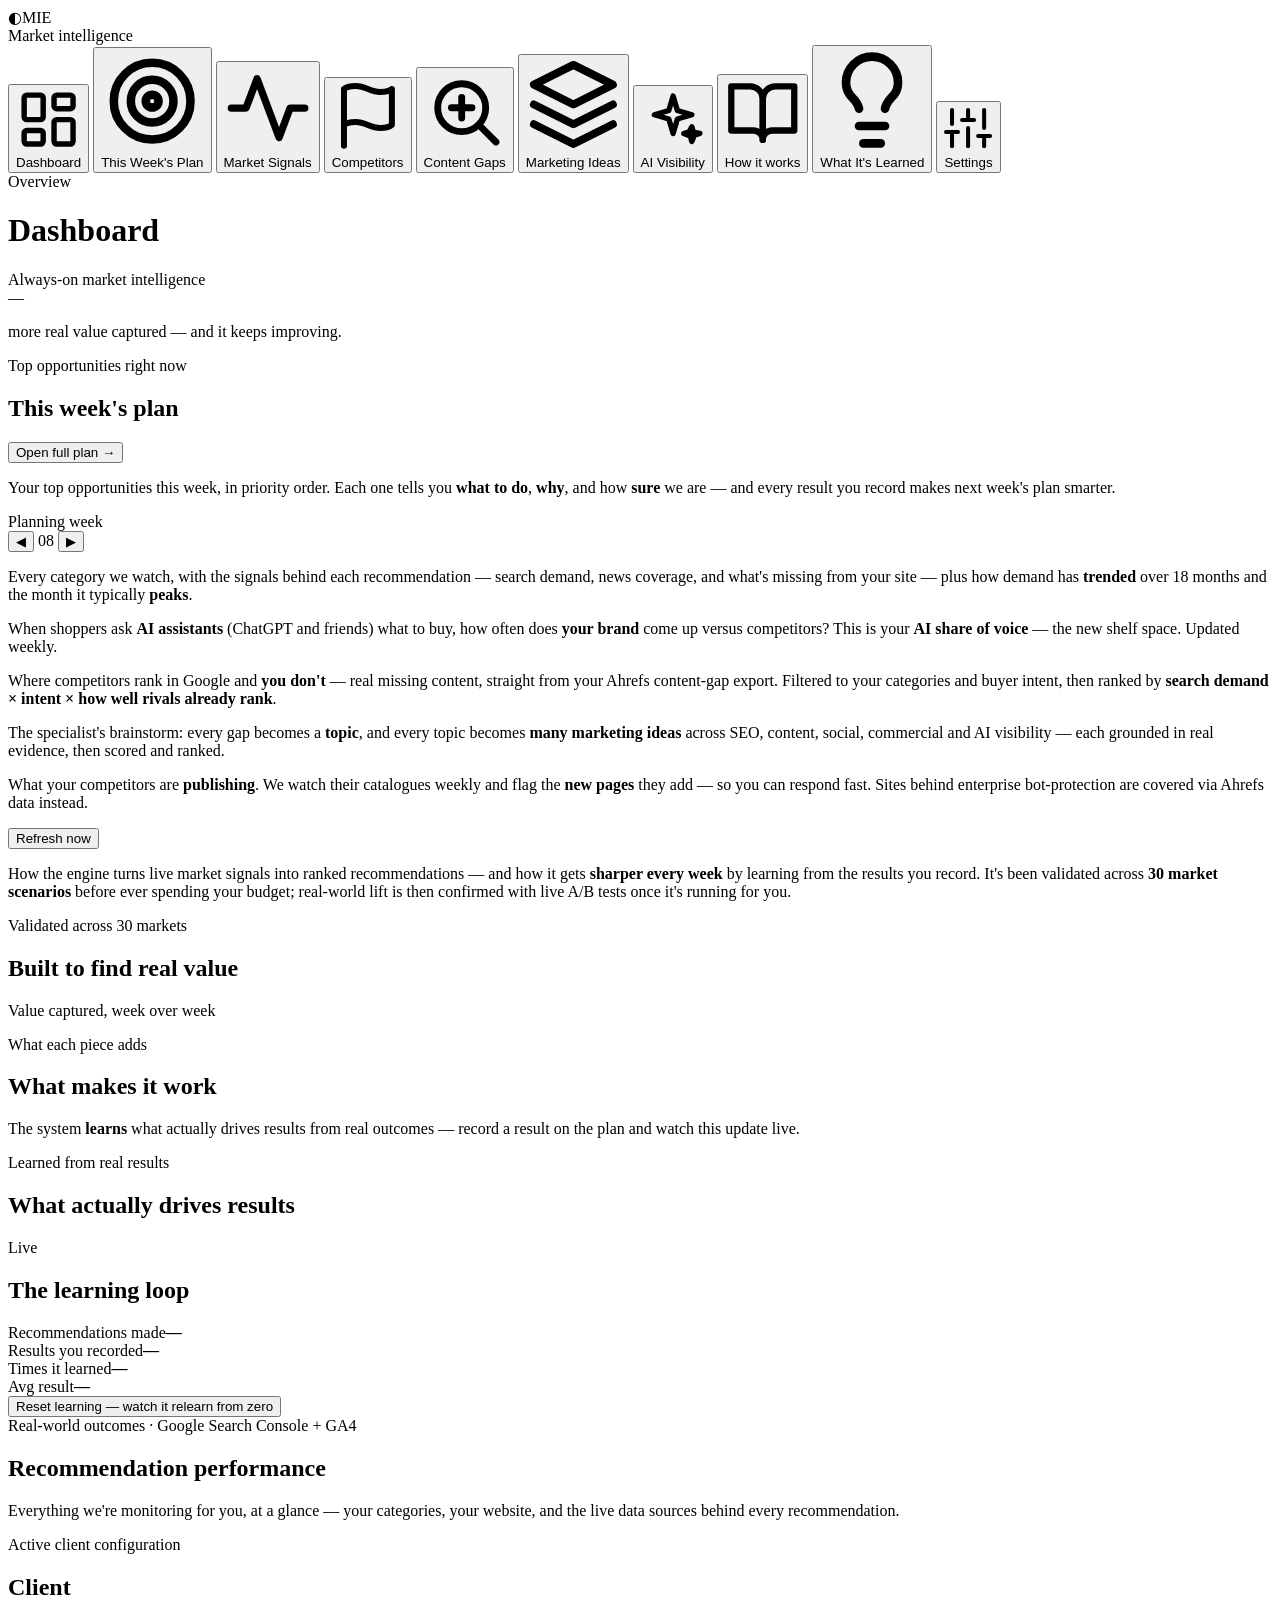
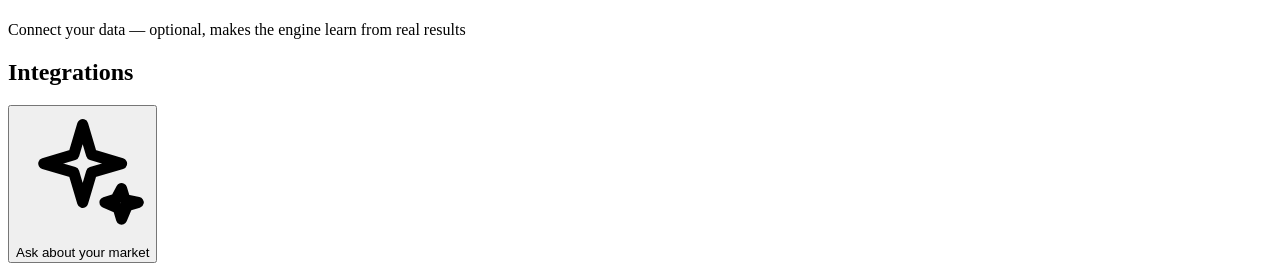
==== web/index.html @ aaee4204 "Marketing Ideas engine: topics -> many ranked ideas (Nitin v2, phase 2) Realises the core of the bri" ====
<!doctype html>
<html lang="en">
<head>
  <meta charset="utf-8">
  <meta name="viewport" content="width=device-width, initial-scale=1">
  <title>Market Intelligence Engine — an AI analyst that learns</title>
  <meta name="description" content="An AI market analyst that turns live signals into ranked content recommendations, writes the action plan, and learns from real outcomes to get sharper every week.">
  <meta name="theme-color" content="#15171E">
  <link rel="icon" type="image/svg+xml" href="/static/favicon.svg">
  <!-- Rich preview when the link is shared (iMessage, Slack, etc.) -->
  <meta property="og:type" content="website">
  <meta property="og:title" content="Market Intelligence Engine — an AI analyst that learns">
  <meta property="og:description" content="Turns live market signals into ranked content recommendations, writes the action plan, and learns from real outcomes.">
  <meta name="twitter:card" content="summary">
  <link rel="preconnect" href="https://fonts.googleapis.com">
  <link rel="preconnect" href="https://fonts.gstatic.com" crossorigin>
  <link href="https://fonts.googleapis.com/css2?family=Space+Grotesk:wght@500;600;700&family=IBM+Plex+Sans:wght@400;500;600&family=IBM+Plex+Mono:wght@400;500;600&display=swap" rel="stylesheet">
  <link rel="stylesheet" href="/static/styles.css">
</head>
<body>
  <div class="app">
    <!-- ============================ left rail ============================ -->
    <aside class="rail">
      <div class="brand-block">
        <div class="brand"><span class="brand__mark">◐</span><span class="brand__name">MIE</span></div>
        <div class="brand__sub" id="railClient">Market intelligence</div>
      </div>

      <nav class="nav" id="nav">
        <button class="nav__item is-active" data-view="dashboard"><span class="nav__ico"><svg viewBox="0 0 24 24" fill="none" stroke="currentColor" stroke-width="2" stroke-linecap="round" stroke-linejoin="round"><rect x="3" y="3" width="7" height="9" rx="1"/><rect x="14" y="3" width="7" height="5" rx="1"/><rect x="14" y="12" width="7" height="9" rx="1"/><rect x="3" y="16" width="7" height="5" rx="1"/></svg></span>Dashboard</button>
        <button class="nav__item" data-view="plan"><span class="nav__ico"><svg viewBox="0 0 24 24" fill="none" stroke="currentColor" stroke-width="2" stroke-linecap="round" stroke-linejoin="round"><circle cx="12" cy="12" r="9"/><circle cx="12" cy="12" r="5"/><circle cx="12" cy="12" r="1.5"/></svg></span>This Week's Plan</button>
        <button class="nav__item" data-view="signals"><span class="nav__ico"><svg viewBox="0 0 24 24" fill="none" stroke="currentColor" stroke-width="2" stroke-linecap="round" stroke-linejoin="round"><path d="M22 12h-4l-3 8L9 4l-3 8H2"/></svg></span>Market Signals</button>
        <button class="nav__item" data-view="competitors"><span class="nav__ico"><svg viewBox="0 0 24 24" fill="none" stroke="currentColor" stroke-width="2" stroke-linecap="round" stroke-linejoin="round"><path d="M4 15s1-1 4-1 5 2 8 2 4-1 4-1V3s-1 1-4 1-5-2-8-2-4 1-4 1z"/><line x1="4" y1="22" x2="4" y2="15"/></svg></span>Competitors</button>
        <button class="nav__item" data-view="gaps"><span class="nav__ico"><svg viewBox="0 0 24 24" fill="none" stroke="currentColor" stroke-width="2" stroke-linecap="round" stroke-linejoin="round"><circle cx="11" cy="11" r="7"/><line x1="21" y1="21" x2="16.65" y2="16.65"/><line x1="11" y1="8" x2="11" y2="14"/><line x1="8" y1="11" x2="14" y2="11"/></svg></span>Content Gaps</button>
        <button class="nav__item" data-view="ideas"><span class="nav__ico"><svg viewBox="0 0 24 24" fill="none" stroke="currentColor" stroke-width="2" stroke-linecap="round" stroke-linejoin="round"><path d="M12 2 2 7l10 5 10-5-10-5z"/><path d="M2 17l10 5 10-5"/><path d="M2 12l10 5 10-5"/></svg></span>Marketing Ideas</button>
        <button class="nav__item" data-view="aivis"><span class="nav__ico"><svg viewBox="0 0 24 24" fill="none" stroke="currentColor" stroke-width="2" stroke-linecap="round" stroke-linejoin="round"><path d="M12 3l1.6 5.4L19 10l-5.4 1.6L12 17l-1.6-5.4L5 10l5.4-1.6z"/><path d="M19 14.5l.6 2L22 17l-2 .6L19 20l-.6-2L16 17l2-.6z"/></svg></span>AI Visibility</button>
        <button class="nav__item" data-view="proof"><span class="nav__ico"><svg viewBox="0 0 24 24" fill="none" stroke="currentColor" stroke-width="2" stroke-linecap="round" stroke-linejoin="round"><path d="M2 3h6a4 4 0 0 1 4 4v13a3 3 0 0 0-3-3H2z"/><path d="M22 3h-6a4 4 0 0 0-4 4v13a3 3 0 0 1 3-3h7z"/></svg></span>How it works</button>
        <button class="nav__item" data-view="learning"><span class="nav__ico"><svg viewBox="0 0 24 24" fill="none" stroke="currentColor" stroke-width="2" stroke-linecap="round" stroke-linejoin="round"><path d="M9 18h6"/><path d="M10 22h4"/><path d="M15 14c.2-1 .7-1.7 1.4-2.5A4.6 4.6 0 0 0 18 8 6 6 0 0 0 6 8c0 1 .2 2.2 1.5 3.5.8.8 1.3 1.5 1.5 2.5"/></svg></span>What It's Learned</button>
        <button class="nav__item" data-view="settings"><span class="nav__ico"><svg viewBox="0 0 24 24" fill="none" stroke="currentColor" stroke-width="2" stroke-linecap="round" stroke-linejoin="round"><line x1="4" y1="21" x2="4" y2="14"/><line x1="4" y1="10" x2="4" y2="3"/><line x1="12" y1="21" x2="12" y2="12"/><line x1="12" y1="8" x2="12" y2="3"/><line x1="20" y1="21" x2="20" y2="16"/><line x1="20" y1="12" x2="20" y2="3"/><line x1="1" y1="14" x2="7" y2="14"/><line x1="9" y1="8" x2="15" y2="8"/><line x1="17" y1="16" x2="23" y2="16"/></svg></span>Settings</button>
      </nav>
    </aside>

    <!-- ============================ main column ========================== -->
    <main class="main">
      <header class="topbar">
        <div>
          <div class="eyebrow" id="viewEyebrow">Overview</div>
          <h1 class="topbar__title" id="viewTitle">Dashboard</h1>
        </div>
        <div class="topbar__right">
          <div class="greeting" id="greeting"></div>
        </div>
      </header>

      <!-- ----------------------------- DASHBOARD ----------------------- -->
      <section class="view view--active" id="view-dashboard">
        <div class="summary" id="summaryCard"></div>
        <div class="kpis" id="kpis"></div>

        <div class="hero" id="hero">
          <div class="hero__main">
            <div class="eyebrow">Always-on market intelligence</div>
            <div class="hero__stat" id="heroStat">—</div>
            <p class="hero__cap" id="heroCap">more real value captured — and it keeps improving.</p>
          </div>
          <div class="hero__side" id="heroSide"></div>
        </div>

        <div class="panel">
          <div class="panel__head row-between">
            <div>
              <div class="eyebrow">Top opportunities right now</div>
              <h2 class="panel__title">This week's plan</h2>
            </div>
            <button class="linkbtn" data-goto="plan">Open full plan →</button>
          </div>
          <div id="dashPlan" class="dashplan"></div>
        </div>
      </section>

      <!-- ----------------------------- PLAN ---------------------------- -->
      <section class="view" id="view-plan">
        <div class="planbar">
          <p class="lede">Your top opportunities this week, in priority order. Each one tells you
            <b>what to do</b>, <b>why</b>, and how <b>sure</b> we are — and every result you record
            makes next week's plan smarter.</p>
          <div class="week">
            <span class="eyebrow">Planning week</span>
            <div class="week__ctl">
              <button id="weekDown" class="step" aria-label="Previous week">◀</button>
              <span id="weekVal" class="week__val">08</span>
              <button id="weekUp" class="step" aria-label="Next week">▶</button>
            </div>
          </div>
        </div>
        <section class="cards" id="cards" aria-live="polite"></section>
      </section>

      <!-- ----------------------------- SIGNALS ------------------------- -->
      <section class="view" id="view-signals">
        <p class="lede">Every category we watch, with the signals behind each recommendation —
          search demand, news coverage, and what's missing from your site — plus how demand has
          <b>trended</b> over 18 months and the month it typically <b>peaks</b>.</p>
        <div id="signals" class="siglist"></div>
      </section>

      <!-- ----------------------------- AI VISIBILITY ------------------- -->
      <section class="view" id="view-aivis">
        <p class="lede">When shoppers ask <b>AI assistants</b> (ChatGPT and friends) what to buy,
          how often does <b>your brand</b> come up versus competitors? This is your <b>AI share of
          voice</b> — the new shelf space. Updated weekly.</p>
        <div id="aivBars" class="aivwrap"></div>
      </section>

      <!-- ----------------------------- CONTENT GAPS -------------------- -->
      <section class="view" id="view-gaps">
        <p class="lede">Where competitors rank in Google and <b>you don't</b> — real missing content,
          straight from your Ahrefs content-gap export. Filtered to your categories and buyer intent,
          then ranked by <b>search demand × intent × how well rivals already rank</b>.</p>
        <div id="gaps" class="gapwrap"></div>
      </section>

      <!-- ----------------------------- MARKETING IDEAS ----------------- -->
      <section class="view" id="view-ideas">
        <p class="lede">The specialist's brainstorm: every gap becomes a <b>topic</b>, and every topic
          becomes <b>many marketing ideas</b> across SEO, content, social, commercial and AI visibility —
          each grounded in real evidence, then scored and ranked.</p>
        <div id="ideas" class="ideawrap"></div>
      </section>

      <!-- ----------------------------- COMPETITORS --------------------- -->
      <section class="view" id="view-competitors">
        <div class="planbar">
          <p class="lede">What your competitors are <b>publishing</b>. We watch their catalogues weekly and
            flag the <b>new pages</b> they add — so you can respond fast. Sites behind enterprise
            bot-protection are covered via Ahrefs data instead.</p>
          <button id="compRefresh" class="refreshbtn">Refresh now</button>
        </div>
        <div id="competitors" class="complist"></div>
      </section>

      <!-- ----------------------------- PROOF --------------------------- -->
      <section class="view" id="view-proof">
        <p class="lede">How the engine turns live market signals into ranked recommendations — and how it
          gets <b>sharper every week</b> by learning from the results you record. It's been validated across
          <b>30 market scenarios</b> before ever spending your budget; real-world lift is then confirmed with
          live A/B tests once it's running for you.</p>

        <div class="panels">
          <div class="panel">
            <div class="panel__head">
              <div class="eyebrow">Validated across 30 markets</div>
              <h2 class="panel__title">Built to find real value</h2>
            </div>
            <div id="robustStat" class="robust"></div>
            <div id="proof" class="proof"></div>
            <div class="legend">
              <span><i class="dot dot--loop"></i> Value captured, week over week</span>
            </div>
            <p class="panel__note" id="proofNote"></p>
          </div>

          <div class="panel">
            <div class="panel__head">
              <div class="eyebrow">What each piece adds</div>
              <h2 class="panel__title">What makes it work</h2>
            </div>
            <div id="ablation" class="abl"></div>
            <p class="panel__note" id="ablationNote"></p>
          </div>
        </div>
      </section>

      <!-- ----------------------------- LEARNING ------------------------ -->
      <section class="view" id="view-learning">
        <p class="lede">The system <b>learns</b> what actually drives results from real outcomes —
          record a result on the plan and watch this update live.</p>

        <div class="panels">
          <div class="panel">
            <div class="panel__head">
              <div class="eyebrow">Learned from real results</div>
              <h2 class="panel__title">What actually drives results</h2>
            </div>
            <div id="weights" class="weights"></div>
            <p class="panel__note" id="weightsNote"></p>
          </div>

          <div class="panel">
            <div class="panel__head">
              <div class="eyebrow">Live</div>
              <h2 class="panel__title">The learning loop</h2>
            </div>
            <div class="gauges">
              <div class="gauge"><span>Recommendations made</span><b id="gRecs">—</b></div>
              <div class="gauge"><span>Results you recorded</span><b id="gOuts">—</b></div>
              <div class="gauge"><span>Times it learned</span><b id="gUpd">—</b></div>
              <div class="gauge"><span>Avg result</span><b id="gAvg">—</b></div>
            </div>
            <button id="resetBtn" class="reset">Reset learning — watch it relearn from zero</button>
          </div>
        </div>

        <div class="panel">
          <div class="panel__head">
            <div class="eyebrow">Real-world outcomes · Google Search Console + GA4</div>
            <h2 class="panel__title">Recommendation performance</h2>
          </div>
          <div id="performance"></div>
        </div>
      </section>

      <!-- ----------------------------- SETTINGS ------------------------ -->
      <section class="view" id="view-settings">
        <p class="lede">Everything we're monitoring for you, at a glance — your categories, your website,
          and the live data sources behind every recommendation.</p>

        <div class="panel">
          <div class="panel__head">
            <div class="eyebrow">Active client configuration</div>
            <h2 class="panel__title">Client</h2>
          </div>
          <div class="cfg" id="cfg"></div>
        </div>

        <div class="panel">
          <div class="panel__head">
            <div class="eyebrow">Connect your data — optional, makes the engine learn from real results</div>
            <h2 class="panel__title">Integrations</h2>
          </div>
          <div class="integrations" id="integrations"></div>
        </div>
      </section>
    </main>
  </div>

  <div class="toast" id="toast"></div>

  <!-- floating virtual assistant -->
  <button class="asst-fab" id="asstFab" aria-label="Open the assistant"><svg viewBox="0 0 24 24" fill="none" stroke="currentColor" stroke-width="2" stroke-linecap="round" stroke-linejoin="round" aria-hidden="true"><path d="M12 3l1.6 5.4L19 10l-5.4 1.6L12 17l-1.6-5.4L5 10l5.4-1.6z"/><path d="M19 14.5l.6 2L22 17l-2 .6L19 20l-.6-2L16 17l2-.6z"/></svg>Ask about your market</button>
  <div class="asst" id="asst" hidden>
    <div class="asst__head">
      <span><i class="asst__dot"></i> Market Intelligence AI</span>
      <button class="asst__x" id="asstClose" aria-label="Close">✕</button>
    </div>
    <div class="asst__log" id="asstLog"></div>
    <form class="asst__form" id="asstForm">
      <input id="asstInput" placeholder="Ask about your market…" autocomplete="off" maxlength="500">
      <button type="submit" aria-label="Send">→</button>
    </form>
  </div>

  <script src="/static/app.js"></script>
</body>
</html>
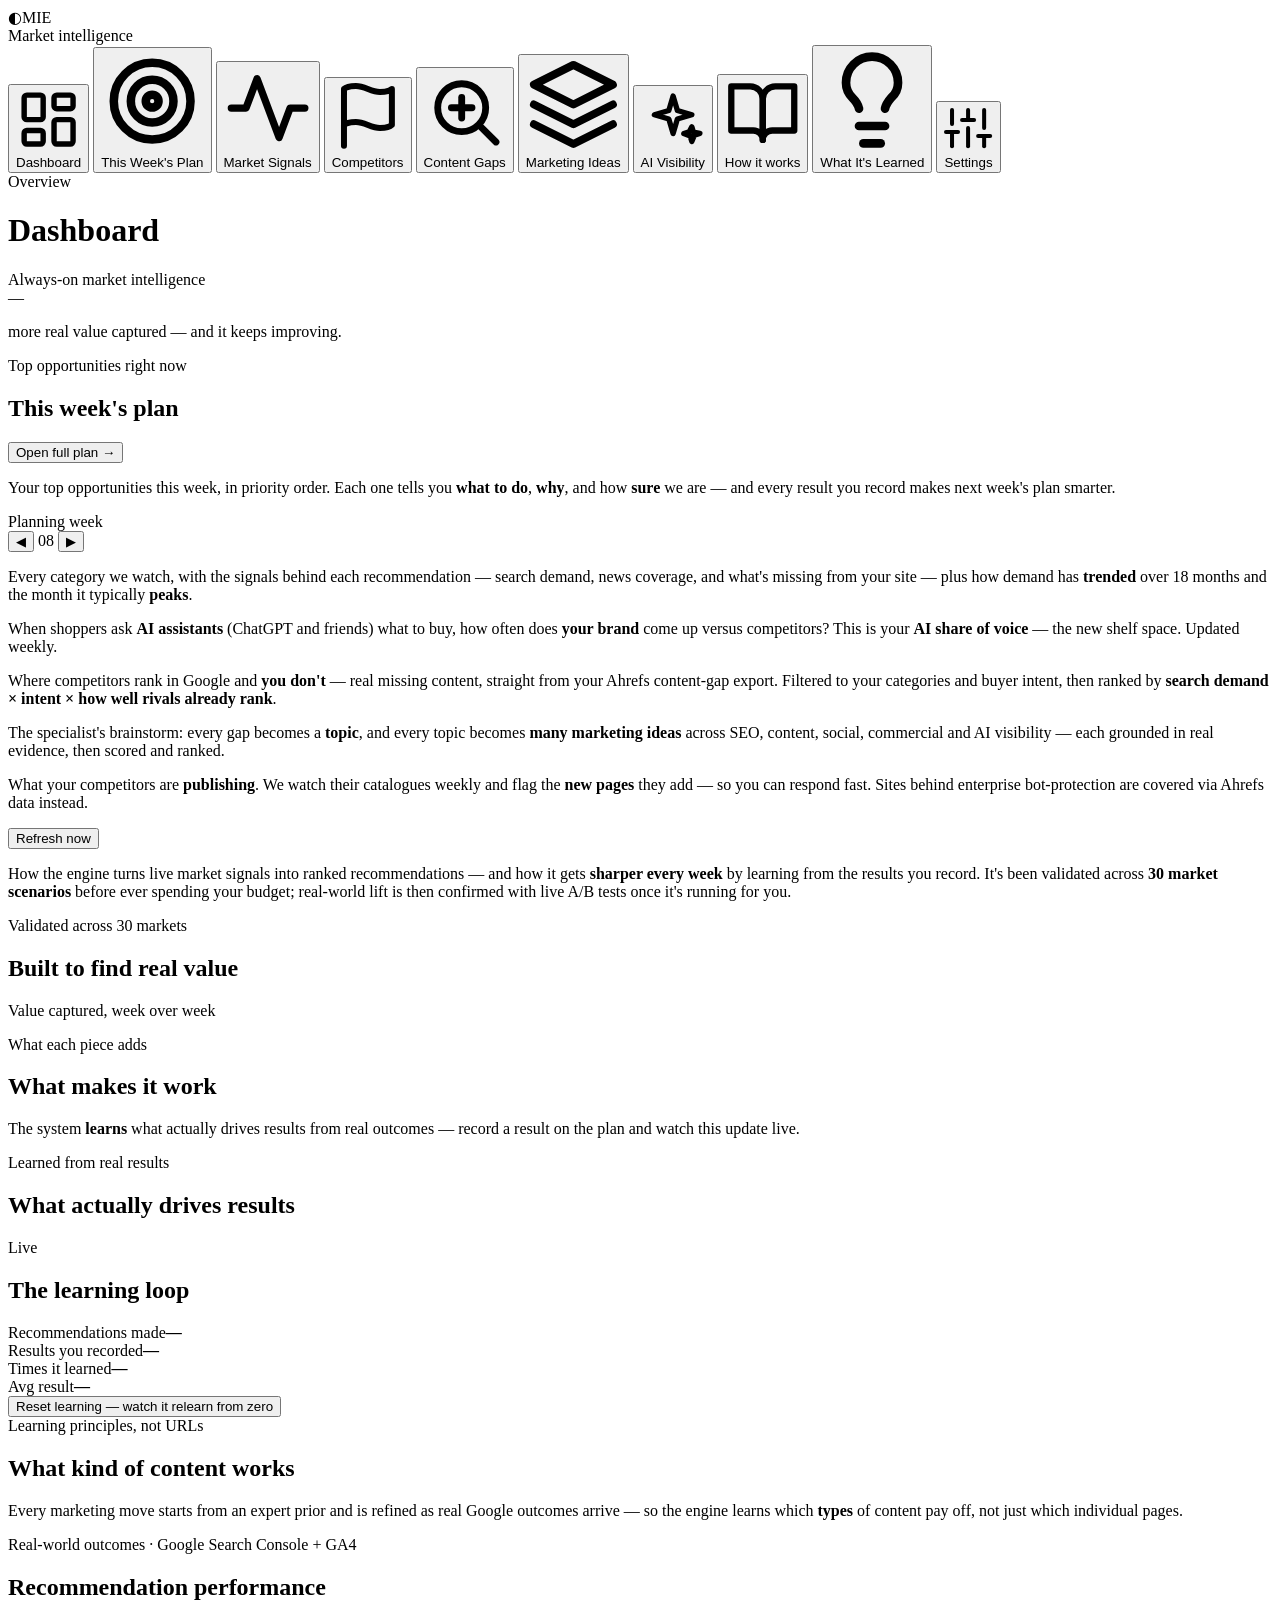
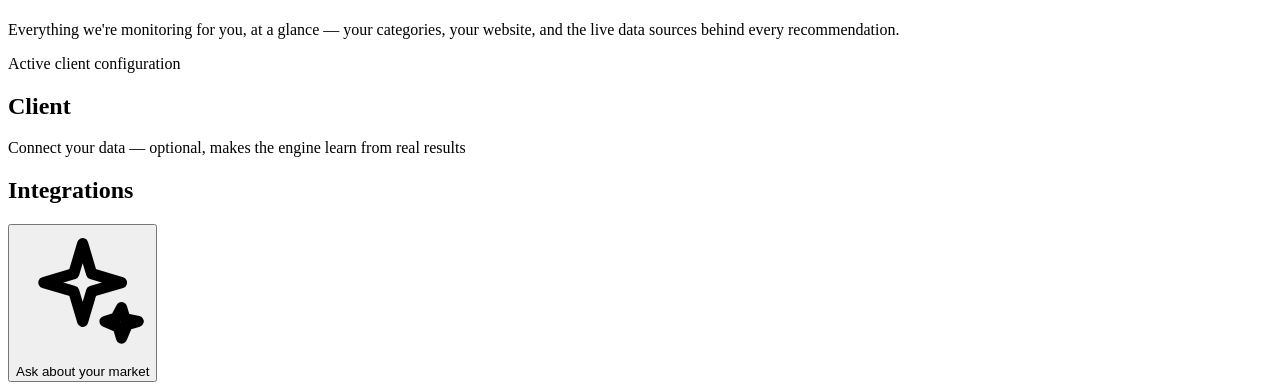
==== commit 53a643e3: "Principle-based learning: learn which idea TYPES pay off (Nitin v2, phase 3) The brief's 'most impor" ====
--- a/web/index.html
+++ b/web/index.html
@@ -203,6 +203,17 @@
 
         <div class="panel">
           <div class="panel__head">
+            <div class="eyebrow">Learning principles, not URLs</div>
+            <h2 class="panel__title">What kind of content works</h2>
+          </div>
+          <div id="principles" class="principles"></div>
+          <p class="panel__note">Every marketing move starts from an expert prior and is refined as real
+            Google outcomes arrive — so the engine learns which <b>types</b> of content pay off, not just
+            which individual pages.</p>
+        </div>
+
+        <div class="panel">
+          <div class="panel__head">
             <div class="eyebrow">Real-world outcomes · Google Search Console + GA4</div>
             <h2 class="panel__title">Recommendation performance</h2>
           </div>
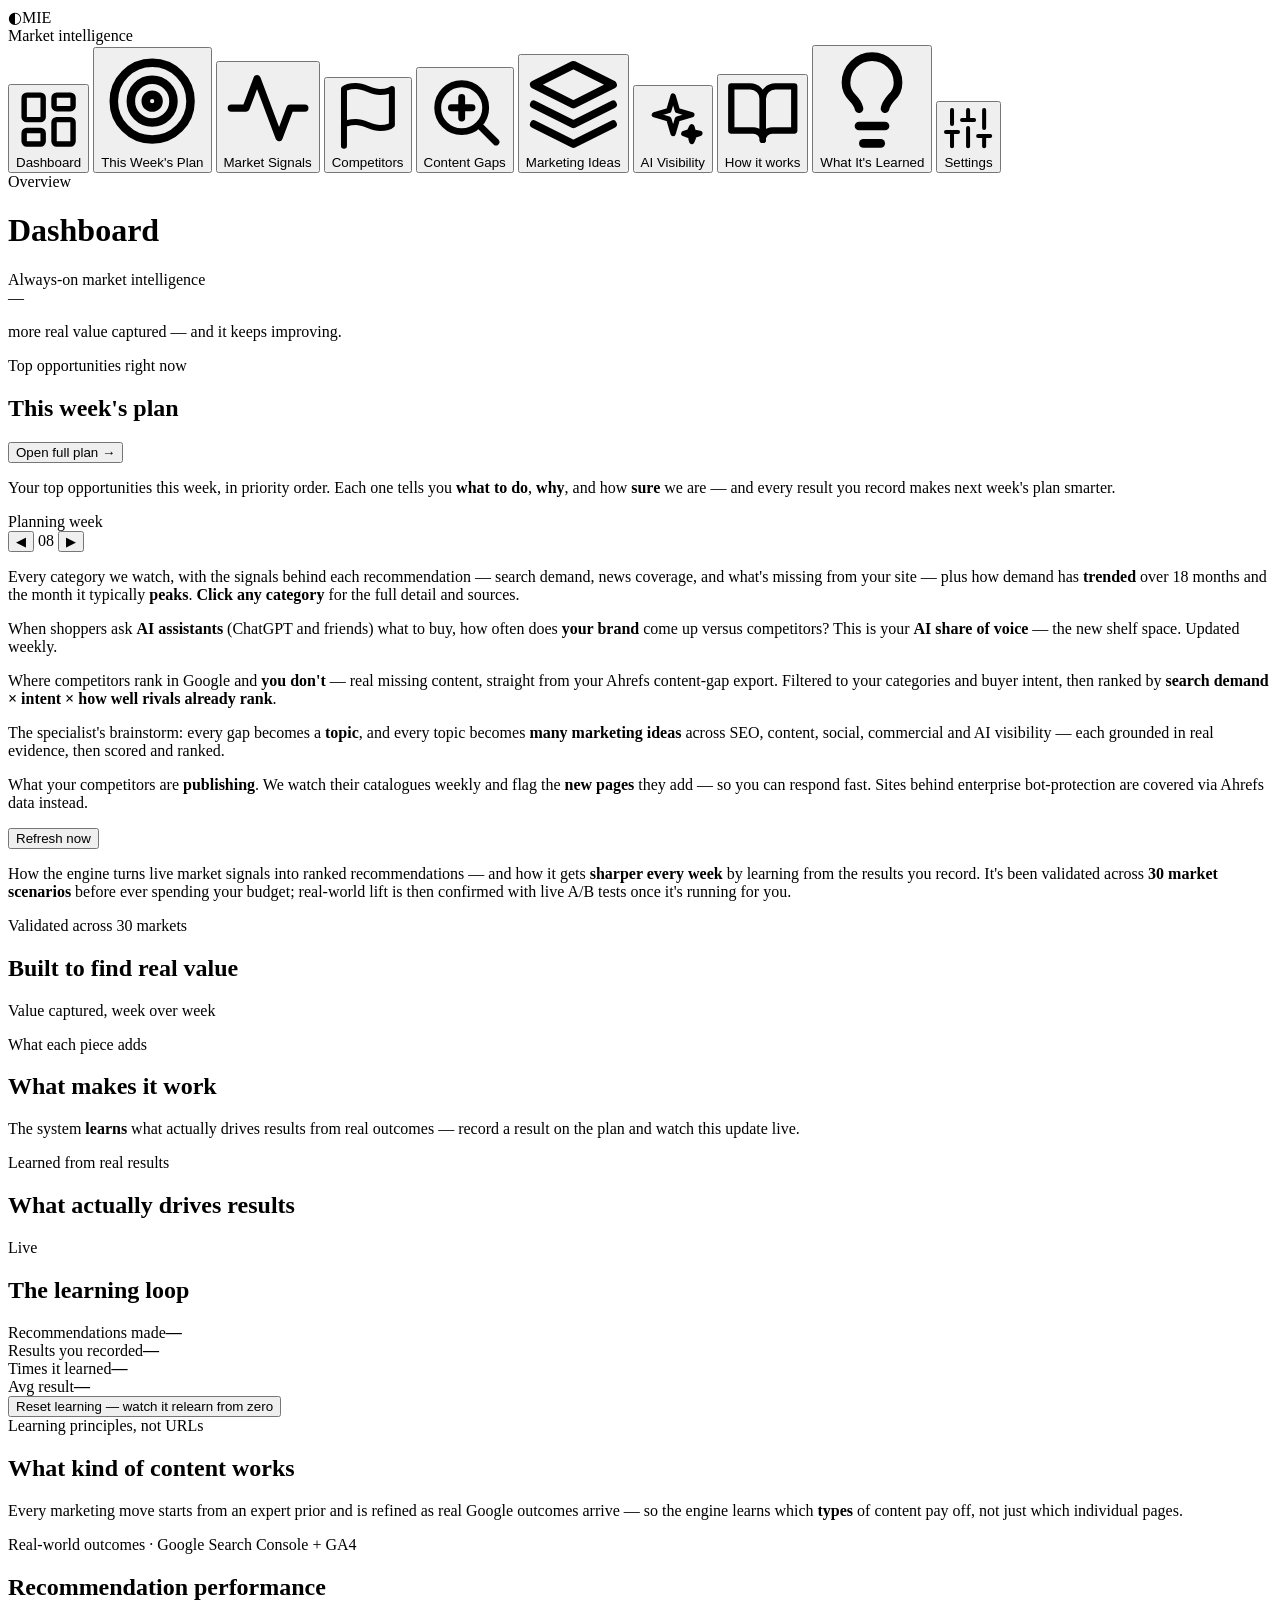
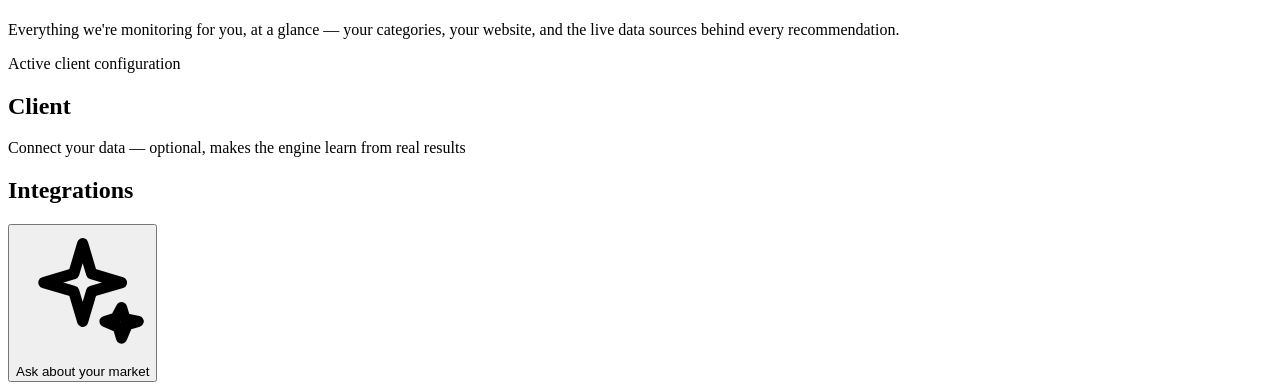
==== commit 79417ea5: "Market Signals: clickable category detail pages + honest sources (Nitin) Nitin wanted each category " ====
--- a/web/index.html
+++ b/web/index.html
@@ -100,8 +100,14 @@
       <section class="view" id="view-signals">
         <p class="lede">Every category we watch, with the signals behind each recommendation —
           search demand, news coverage, and what's missing from your site — plus how demand has
-          <b>trended</b> over 18 months and the month it typically <b>peaks</b>.</p>
+          <b>trended</b> over 18 months and the month it typically <b>peaks</b>.
+          <b>Click any category</b> for the full detail and sources.</p>
         <div id="signals" class="siglist"></div>
+      </section>
+
+      <!-- ------------------------- CATEGORY DETAIL --------------------- -->
+      <section class="view" id="view-category">
+        <div id="category" class="catdetail"></div>
       </section>
 
       <!-- ----------------------------- AI VISIBILITY ------------------- -->
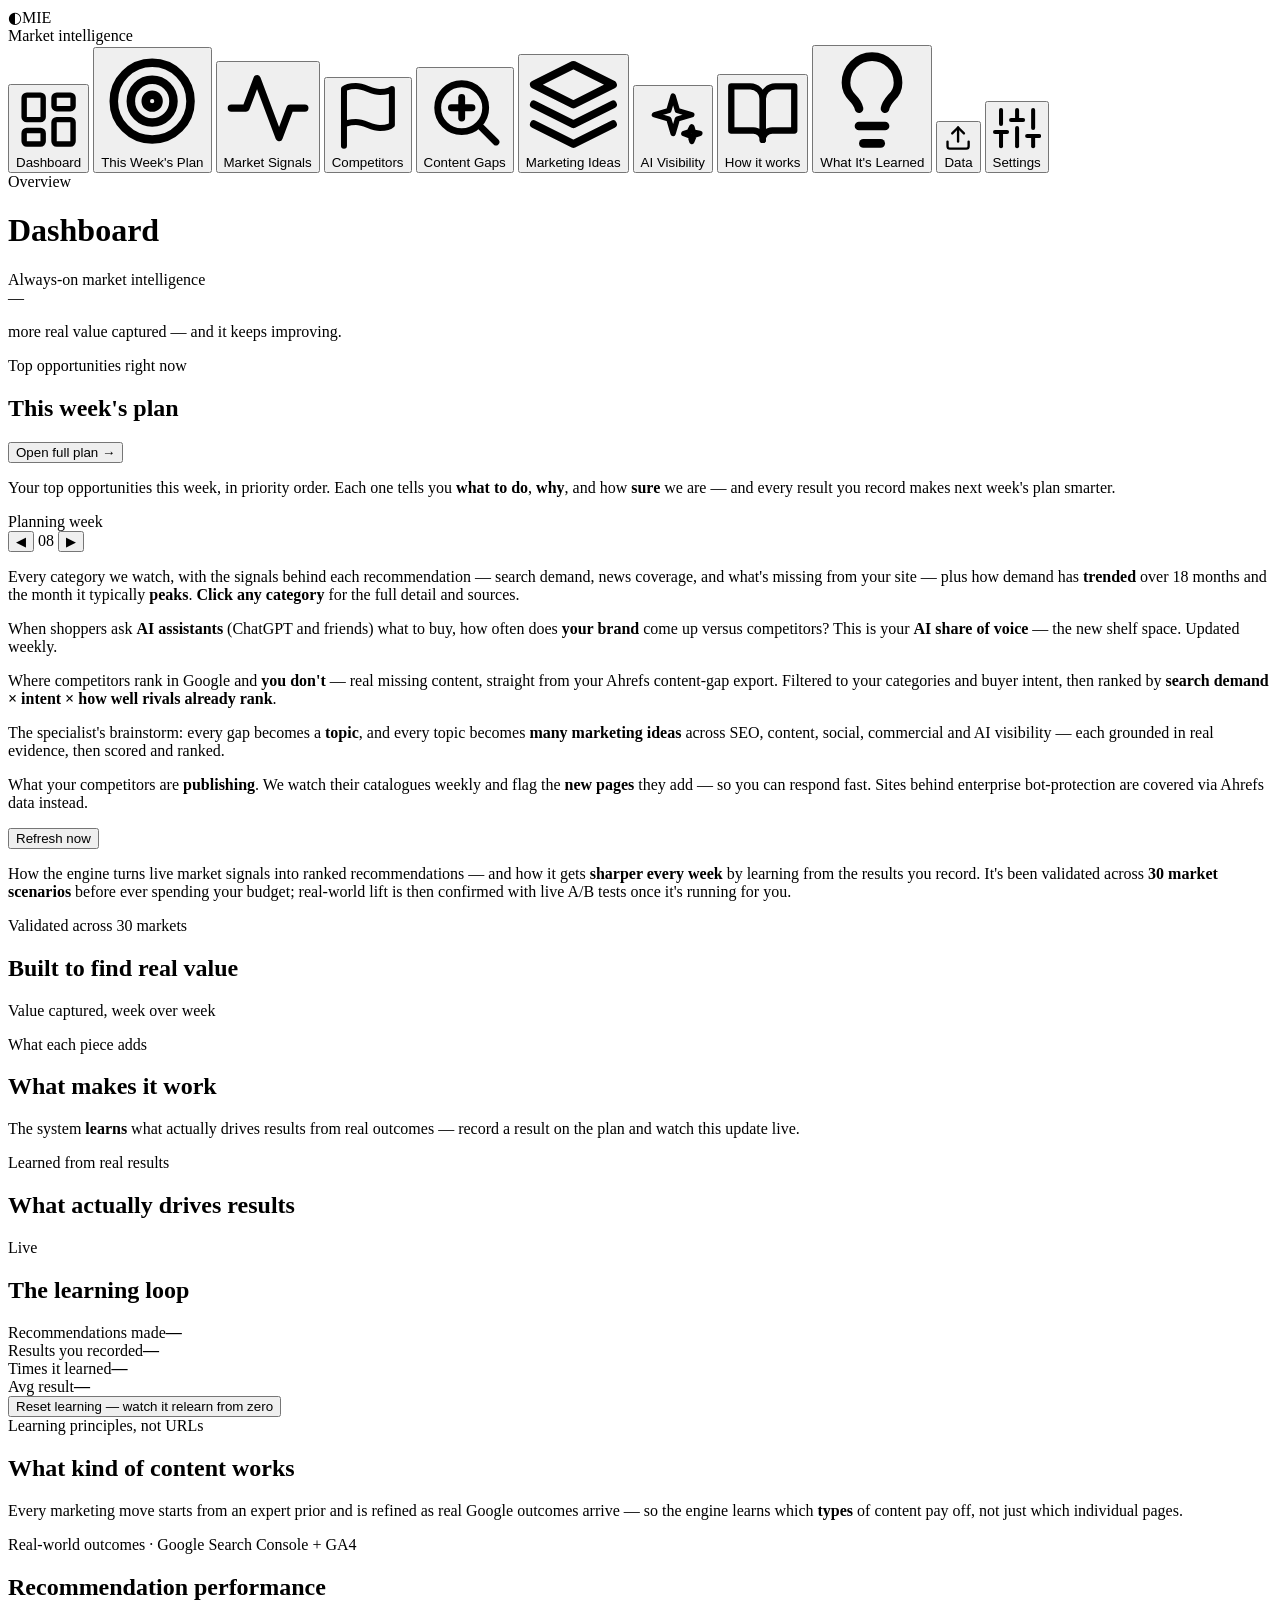
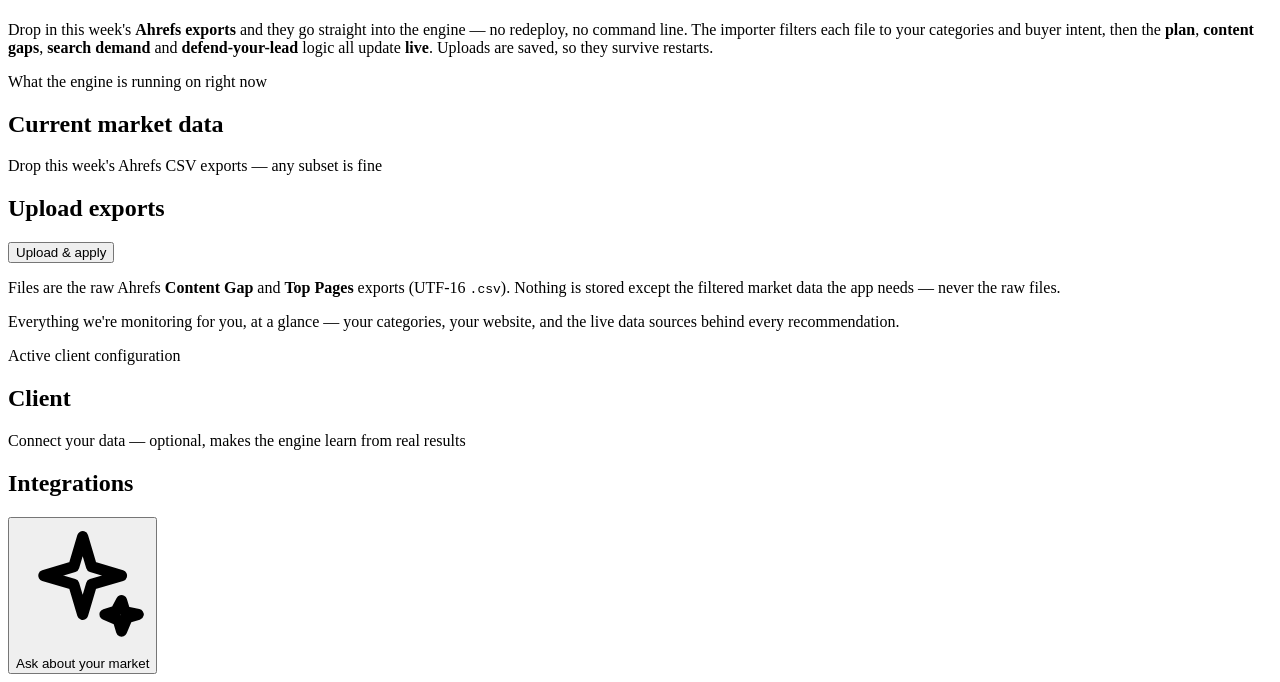
==== commit 4d644217: "Data page: upload the weekly Ahrefs CSVs in-app — straight into the AI Adds a "Data" page where you " ====
--- a/web/index.html
+++ b/web/index.html
@@ -36,6 +36,7 @@
         <button class="nav__item" data-view="aivis"><span class="nav__ico"><svg viewBox="0 0 24 24" fill="none" stroke="currentColor" stroke-width="2" stroke-linecap="round" stroke-linejoin="round"><path d="M12 3l1.6 5.4L19 10l-5.4 1.6L12 17l-1.6-5.4L5 10l5.4-1.6z"/><path d="M19 14.5l.6 2L22 17l-2 .6L19 20l-.6-2L16 17l2-.6z"/></svg></span>AI Visibility</button>
         <button class="nav__item" data-view="proof"><span class="nav__ico"><svg viewBox="0 0 24 24" fill="none" stroke="currentColor" stroke-width="2" stroke-linecap="round" stroke-linejoin="round"><path d="M2 3h6a4 4 0 0 1 4 4v13a3 3 0 0 0-3-3H2z"/><path d="M22 3h-6a4 4 0 0 0-4 4v13a3 3 0 0 1 3-3h7z"/></svg></span>How it works</button>
         <button class="nav__item" data-view="learning"><span class="nav__ico"><svg viewBox="0 0 24 24" fill="none" stroke="currentColor" stroke-width="2" stroke-linecap="round" stroke-linejoin="round"><path d="M9 18h6"/><path d="M10 22h4"/><path d="M15 14c.2-1 .7-1.7 1.4-2.5A4.6 4.6 0 0 0 18 8 6 6 0 0 0 6 8c0 1 .2 2.2 1.5 3.5.8.8 1.3 1.5 1.5 2.5"/></svg></span>What It's Learned</button>
+        <button class="nav__item" data-view="data"><span class="nav__ico"><svg viewBox="0 0 24 24" fill="none" stroke="currentColor" stroke-width="2" stroke-linecap="round" stroke-linejoin="round"><path d="M21 15v4a2 2 0 0 1-2 2H5a2 2 0 0 1-2-2v-4"/><polyline points="17 8 12 3 7 8"/><line x1="12" y1="3" x2="12" y2="15"/></svg></span>Data</button>
         <button class="nav__item" data-view="settings"><span class="nav__ico"><svg viewBox="0 0 24 24" fill="none" stroke="currentColor" stroke-width="2" stroke-linecap="round" stroke-linejoin="round"><line x1="4" y1="21" x2="4" y2="14"/><line x1="4" y1="10" x2="4" y2="3"/><line x1="12" y1="21" x2="12" y2="12"/><line x1="12" y1="8" x2="12" y2="3"/><line x1="20" y1="21" x2="20" y2="16"/><line x1="20" y1="12" x2="20" y2="3"/><line x1="1" y1="14" x2="7" y2="14"/><line x1="9" y1="8" x2="15" y2="8"/><line x1="17" y1="16" x2="23" y2="16"/></svg></span>Settings</button>
       </nav>
     </aside>
@@ -54,9 +55,6 @@
 
       <!-- ----------------------------- DASHBOARD ----------------------- -->
       <section class="view view--active" id="view-dashboard">
-        <div class="summary" id="summaryCard"></div>
-        <div class="kpis" id="kpis"></div>
-
         <div class="hero" id="hero">
           <div class="hero__main">
             <div class="eyebrow">Always-on market intelligence</div>
@@ -65,6 +63,8 @@
           </div>
           <div class="hero__side" id="heroSide"></div>
         </div>
+
+        <div class="kpis" id="kpis"></div>
 
         <div class="panel">
           <div class="panel__head row-between">
@@ -110,6 +110,11 @@
         <div id="category" class="catdetail"></div>
       </section>
 
+      <!-- ------------------------- PLAN DETAIL ------------------------- -->
+      <section class="view" id="view-recdetail">
+        <div id="recdetail" class="catdetail"></div>
+      </section>
+
       <!-- ----------------------------- AI VISIBILITY ------------------- -->
       <section class="view" id="view-aivis">
         <p class="lede">When shoppers ask <b>AI assistants</b> (ChatGPT and friends) what to buy,
@@ -224,6 +229,40 @@
             <h2 class="panel__title">Recommendation performance</h2>
           </div>
           <div id="performance"></div>
+        </div>
+      </section>
+
+      <!-- ----------------------------- DATA (Ahrefs upload) ------------ -->
+      <section class="view" id="view-data">
+        <p class="lede">Drop in this week's <b>Ahrefs exports</b> and they go straight into the engine —
+          no redeploy, no command line. The importer filters each file to your categories and buyer
+          intent, then the <b>plan</b>, <b>content gaps</b>, <b>search demand</b> and <b>defend-your-lead</b>
+          logic all update <b>live</b>. Uploads are saved, so they survive restarts.</p>
+
+        <div class="panel">
+          <div class="panel__head">
+            <div class="eyebrow">What the engine is running on right now</div>
+            <h2 class="panel__title">Current market data</h2>
+          </div>
+          <div id="dataStatus" class="datastatus"></div>
+        </div>
+
+        <div class="panel">
+          <div class="panel__head">
+            <div class="eyebrow">Drop this week's Ahrefs CSV exports — any subset is fine</div>
+            <h2 class="panel__title">Upload exports</h2>
+          </div>
+          <form id="ahrefsForm" class="upl">
+            <div id="uplRows" class="uplrows"></div>
+            <div class="upl__actions">
+              <button type="submit" id="uplBtn" class="upl__go">Upload &amp; apply</button>
+              <span id="uplMsg" class="upl__msg"></span>
+            </div>
+          </form>
+          <div id="uplResult"></div>
+          <p class="panel__note">Files are the raw Ahrefs <b>Content Gap</b> and <b>Top Pages</b> exports
+            (UTF-16 <code>.csv</code>). Nothing is stored except the filtered market data the app needs —
+            never the raw files.</p>
         </div>
       </section>
 
